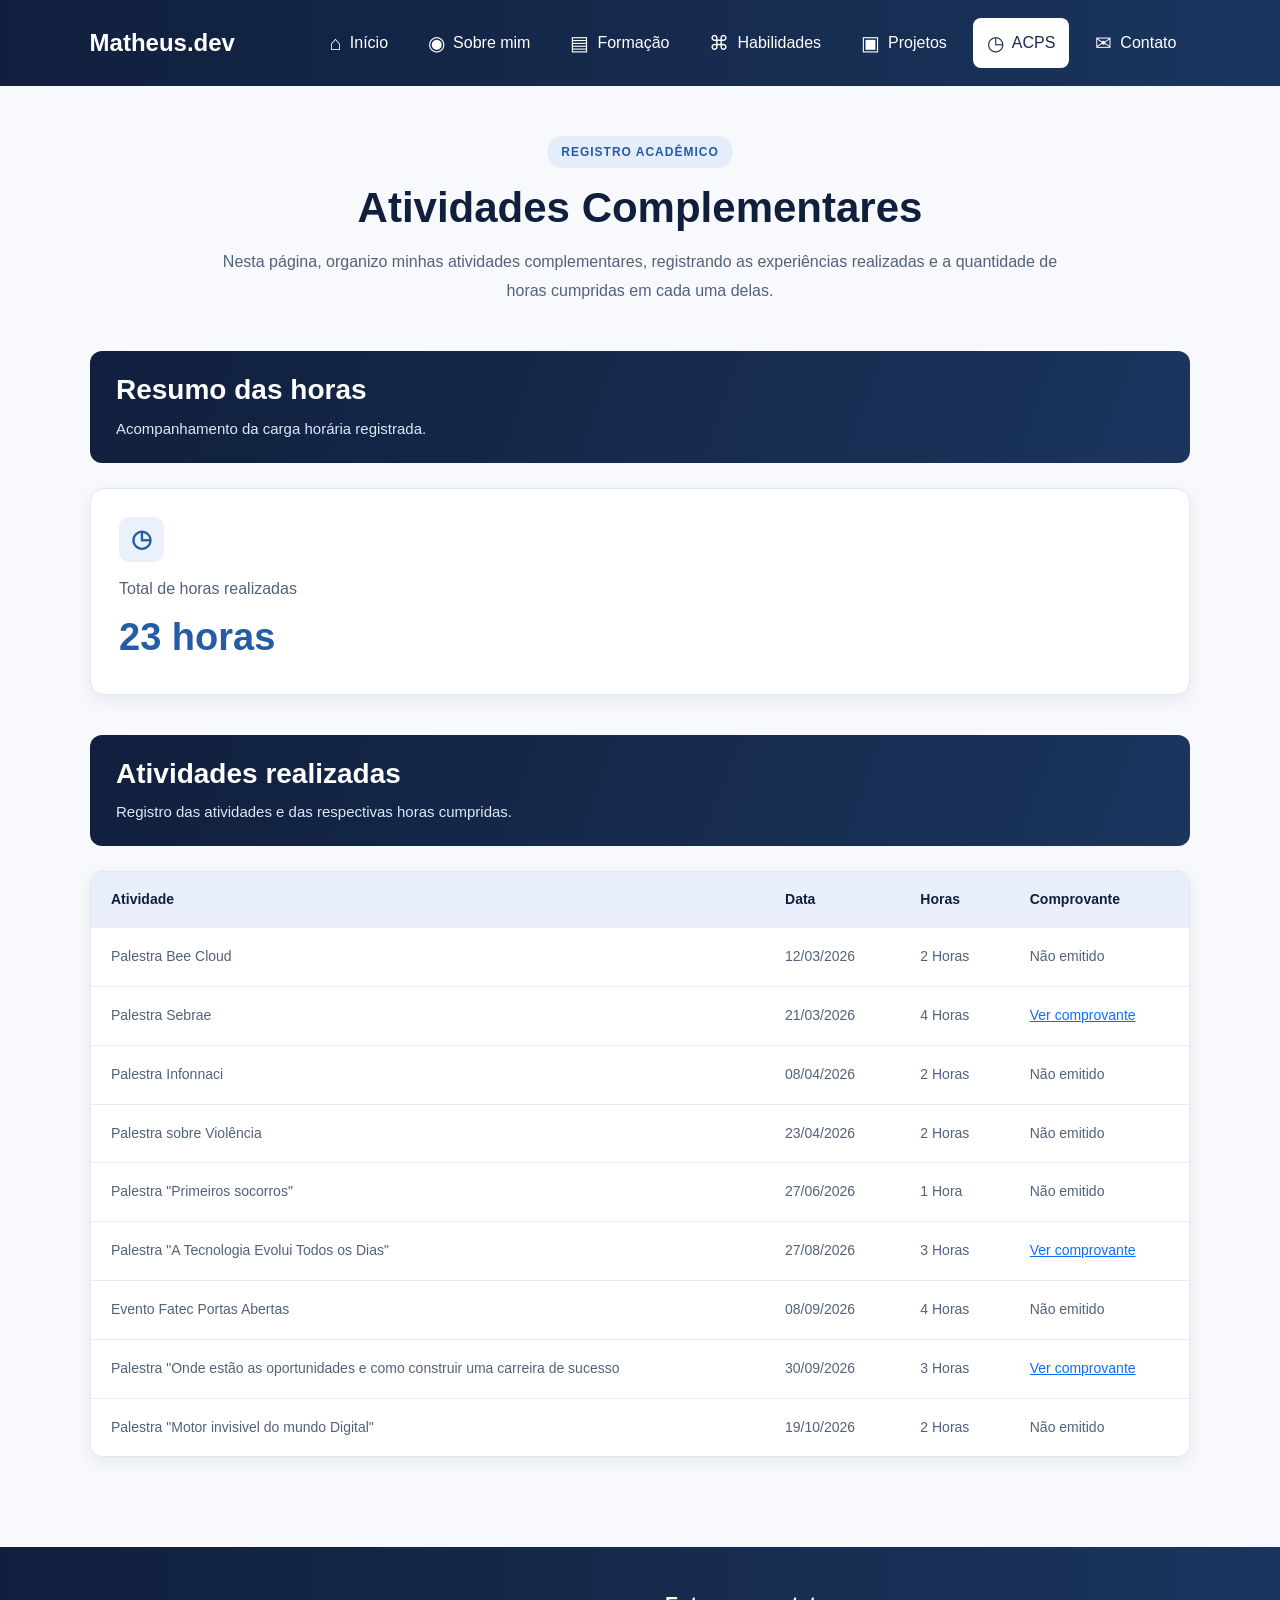
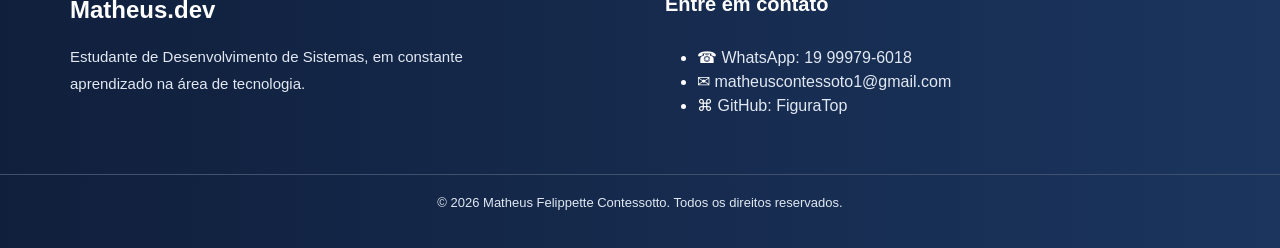
==== acps.html @ 413e49c0 "Add files via upload" ====
<!DOCTYPE html>
<html lang="pt-br">

<head>
    <meta charset="UTF-8">
    <meta name="viewport" content="width=device-width, initial-scale=1.0">

    <meta name="description" content="Registro de atividades complementares e horas realizadas por Matheus.">

    <title>Matheus | ACPS</title>

    <link href="https://cdn.jsdelivr.net/npm/bootstrap@5.3.8/dist/css/bootstrap.min.css" rel="stylesheet">

    <link rel="stylesheet" href="style.css">
</head>

<body>

    <a href="#conteudo-principal" class="skip-link">
        Pular para o conteúdo
    </a>

    <nav class="navbar" aria-label="Navegação principal">
        <a href="index.html#inicio" class="navbar-logo">Matheus.dev</a>

        <button class="menu-toggle" id="menu-toggle" type="button" aria-label="Abrir menu"
            aria-controls="menu-principal" aria-expanded="false">
            ☰
        </button>

        <div class="navbar-links" id="menu-principal">
            <a href="index.html#inicio" class="navbar-link">
                <span aria-hidden="true">⌂</span>
                <span class="link-text">Início</span>
            </a>

            <a href="index.html#sobre-mim" class="navbar-link">
                <span aria-hidden="true">◉</span>
                <span class="link-text">Sobre mim</span>
            </a>

            <a href="formacao.html" class="navbar-link">
                <span aria-hidden="true">▤</span>
                <span class="link-text">Formação</span>
            </a>

            <a href="habilidades.html" class="navbar-link">
                <span aria-hidden="true">⌘</span>
                <span class="link-text">Habilidades</span>
            </a>

            <a href="projetos.html" class="navbar-link">
                <span aria-hidden="true">▣</span>
                <span class="link-text">Projetos</span>
            </a>

            <a href="acps.html" class="navbar-link" aria-current="page">
                <span aria-hidden="true">◷</span>
                <span class="link-text">ACPS</span>
            </a>

            <a href="index.html#contato" class="navbar-link">
                <span aria-hidden="true">✉</span>
                <span class="link-text">Contato</span>
            </a>
        </div>
    </nav>

    <main id="conteudo-principal" class="pagina-acps">

        <header class="acps-intro">
            <span class="acps-etiqueta">REGISTRO ACADÊMICO</span>

            <h1>Atividades Complementares</h1>

            <p>
                Nesta página, organizo minhas atividades complementares,
                registrando as experiências realizadas e a quantidade
                de horas cumpridas em cada uma delas.
            </p>
        </header>

        <section class="acps-resumo" aria-labelledby="titulo-resumo">
            <div class="acps-titulo-secao">
                <h2 id="titulo-resumo">Resumo das horas</h2>
                <p>Acompanhamento da carga horária registrada.</p>
            </div>

            <div class="acps-cartao-total">
                <span class="acps-icone" aria-hidden="true">◷</span>
                <p>Total de horas realizadas</p>
                <strong>23 horas</strong>
            </div>
        </section>

        <section class="acps-atividades" aria-labelledby="titulo-atividades">
            <div class="acps-titulo-secao">
                <h2 id="titulo-atividades">Atividades realizadas</h2>
                <p>Registro das atividades e das respectivas horas cumpridas.</p>
            </div>

            <div class="acps-tabela-container">
                <table class="acps-tabela">
                    <thead>
                        <tr>
                            <th scope="col">Atividade</th>
                            <th scope="col">Data</th>
                            <th scope="col">Horas</th>
                            <th scope="col">Comprovante</th>
                        </tr>
                    </thead>

                    <tbody>
                        <tr>
                            <td>Palestra Bee Cloud</td>
                            <td>12/03/2026</td>
                            <td>2 Horas</td>
                            <td>Não emitido</td>
                        </tr>
                        <tr>
                            <td>Palestra Sebrae</td>
                            <td>21/03/2026</td>
                            <td>4 Horas</td>
                            <td>
                                <a href="images/certificados/Certificado - 38134135.pdf" target="_blank">
                                    Ver comprovante
                                </a>
                            </td>
                        </tr>
                        <tr>
                            <td>Palestra Infonnaci</td>
                            <td>08/04/2026</td>
                            <td>2 Horas</td>
                            <td>Não emitido</td>
                        </tr>
                        <tr>
                            <td>Palestra sobre Violência</td>
                            <td>23/04/2026</td>
                            <td>2 Horas</td>
                            <td>Não emitido</td>
                        </tr>
                        <tr>
                            <td>Palestra "Primeiros socorros"</td>
                            <td>27/06/2026</td>
                            <td>1 Hora</td>
                            <td>Não emitido</td>
                        </tr>
                        <tr>
                            <td>Palestra "A Tecnologia Evolui Todos os Dias"</td>
                            <td>27/08/2026</td>
                            <td>3 Horas</td>
                            <td>
                                <a href="images/certificados/3090e51c-15aa-41f4-a8f3-993b97cb76c6.pdf">
                                    Ver comprovante
                                </a>
                            </td>
                        </tr>
                        <tr>
                            <td>Evento Fatec Portas Abertas</td>
                            <td>08/09/2026</td>
                            <td>4 Horas</td>
                            <td>Não emitido</td>
                        </tr>
                        <tr>
                            <td>Palestra "Onde estão as oportunidades e como construir uma carreira de sucesso</td>
                            <td>30/09/2026</td>
                            <td>3 Horas</td>
                            <td>
                                <a href="images/certificados/2b60a853-e734-4dd3-b3d5-becd45ed2b61.pdf">
                                    Ver comprovante
                                </a>
                            </td>
                        </tr>
                        <tr>
                            <td>Palestra "Motor invisivel do mundo Digital"</td>
                            <td>19/10/2026</td>
                            <td>2 Horas</td>
                            <td>Não emitido</td>
                        </tr>
                    </tbody>
                </table>
            </div>
        </section>


    </main>

    <footer class="rodape" id="contato">
        <div class="container rodape-conteudo">
            <div class="rodape-apresentacao"> <a href="#inicio" class="rodape-logo">Matheus.dev</a>
                <p> Estudante de Desenvolvimento de Sistemas, em constante aprendizado na área de tecnologia. </p>
            </div>
            <div class="rodape-contatos">
                <h2>Entre em contato</h2>
                <ul>
                    <li> <span aria-hidden="true">☎</span> <a href="https://wa.me/5519999796018" target="_blank"
                            rel="noopener noreferrer"> WhatsApp: 19 99979-6018 </a> </li>
                    <li> <span aria-hidden="true">✉</span> <a href="mailto:seuemail@exemplo.com">
                            matheuscontessoto1@gmail.com
                        </a> </li>
                    <li> <span aria-hidden="true">⌘</span> <a href="https://github.com/FiguraTop" target="_blank"
                            rel="noopener noreferrer"> GitHub: FiguraTop </a> </li>

                </ul>
            </div>
        </div>
        <div class="rodape-final">
            <p> © 2026 Matheus Felippette Contessotto. Todos os direitos reservados. </p>
        </div>
    </footer>

    <script src="script.js"></script>
</body>

</html>
---- style.css ----
/* VARIÁVEIS */
:root {
    --azul-escuro: #101f3c;
    --azul-medio: #1b355e;
    --azul: #245ca6;
    --azul-2: #173f78;
    --texto: #172b4d;
    --texto-2: #536174;
    --texto-3: #52627a;
    --claro: #e1e8f2;
    --fundo: #f7f9fc;
    --borda: #e1e7f0;
    --tag-bg: #eaf1fb;
    --sombra: 0 5px 18px rgba(16, 31, 60, .07);
    --sombra-h: 0 12px 28px rgba(16, 31, 60, .13);
    --radius: 12px;
    --t: .3s;
    --grad: linear-gradient(90deg, var(--azul-escuro), var(--azul-medio));
    --grad-135: linear-gradient(135deg, var(--azul-escuro), var(--azul-2));
    --grad-110: linear-gradient(110deg, var(--azul-escuro), var(--azul-medio));
    --grad-120: linear-gradient(120deg, var(--azul-escuro), var(--azul-medio));
}

/* BASE */
* { margin: 0; padding: 0; box-sizing: border-box; }

html {
    scroll-behavior: smooth;
    scroll-padding-top: 90px;
}

body {
    background: #fff;
    color: var(--texto);
    font-family: Arial, sans-serif;
}

a:focus-visible,
button:focus-visible {
    outline: 3px solid #f4b400;
    outline-offset: 4px;
}

/* ACESSIBILIDADE */
.skip-link,
.pular-conteudo {
    position: absolute;
    top: -100px;
    left: 16px;
    z-index: 2000;
    padding: 12px 16px;
    background: #fff;
    color: var(--azul-escuro);
    border: 2px solid var(--azul-escuro);
    border-radius: 6px;
    font-weight: bold;
    text-decoration: none;
}

.skip-link:focus,
.pular-conteudo:focus { top: 16px; }

/*  NAVBAR */
.navbar {
    position: relative;
    z-index: 1000;
    display: flex;
    align-items: center;
    justify-content: space-between;
    gap: 20px;
    width: 100%;
    padding: 18px 7%;
    background: var(--grad);
}

.navbar-logo {
    color: #fff;
    font-size: 24px;
    font-weight: bold;
    text-decoration: none;
}

.navbar-links {
    display: flex;
    align-items: center;
    gap: 12px;
}

.navbar-link {
    display: flex;
    align-items: center;
    gap: 8px;
    padding: 10px 14px;
    border-radius: 8px;
    color: #fff;
    text-decoration: none;
    transition: background-color var(--t), color var(--t);
}

.navbar-link span:first-child { font-size: 20px; }

.navbar-link:hover,
.navbar-link[aria-current="page"] {
    background: #fff;
    color: var(--texto);
}

.menu-toggle {
    display: none;
    padding: 8px 12px;
    background: transparent;
    color: #fff;
    border: 1px solid #fff;
    border-radius: 6px;
    font-size: 24px;
    line-height: 1;
    cursor: pointer;
}

.menu-toggle:hover {
    background: #fff;
    color: var(--azul-escuro);
}

/* COMPONENTES REUTILIZÁVEIS */
/* Etiquetas */
.subtitulo,
.projetos-etiqueta,
.formacao-etiqueta,
.habilidades-etiqueta,
.acps-etiqueta,
.sobre-mim-etiqueta,
.formacao-sobretitulo,
.formacao-categoria {
    margin-bottom: 15px;
    color: var(--azul);
    font-size: 13px;
    font-weight: bold;
    letter-spacing: 1.5px;
}

.sobre-mim-etiqueta,
.formacao-sobretitulo,
.objetivo-formacao .formacao-etiqueta { color: #a9c7f5; }

.habilidades-etiqueta,
.acps-etiqueta {
    display: inline-block;
    padding: 7px 14px;
    border-radius: 20px;
    background: #e5edfa;
    font-size: 12px;
    letter-spacing: 1px;
}

.habilidades-etiqueta { text-transform: uppercase; }

/* Botões */
.botao-projetos,
.botao-detalhes,
.botao-todos-projetos,
.botao-formacao,
.botao-habilidades {
    display: inline-flex;
    align-items: center;
    justify-content: center;
    gap: 10px;
    padding: 13px 20px;
    background: var(--azul);
    color: #fff;
    border-radius: 8px;
    font-weight: bold;
    text-decoration: none;
    transition: background-color var(--t), transform var(--t), color var(--t);
}

.botao-projetos:hover,
.botao-detalhes:hover,
.botao-formacao:hover {
    background: var(--azul-2);
    transform: translateY(-2px);
}

.botao-todos-projetos { background: var(--azul-escuro); }
.botao-todos-projetos:hover { background: var(--azul); transform: translateY(-2px); }

.botao-habilidades { border: 2px solid var(--azul); }
.botao-habilidades:hover { background: #fff; color: var(--azul); }

.botao-formacao-claro { background: #fff; color: var(--azul-2); }
.botao-formacao-claro:hover { background: var(--tag-bg); color: var(--azul-escuro); }

.botao-detalhes { margin-top: auto; padding: 11px 16px; font-size: 14px; }

/* Tags / tecnologias */
.lista-tecnologias,
.formacao-tags {
    display: flex;
    flex-wrap: wrap;
    gap: 8px;
    list-style: none;
}

.lista-tecnologias li,
.formacao-tags li {
    padding: 6px 10px;
    background: var(--tag-bg);
    color: var(--azul-2);
    border: 1px solid #d5e3f7;
    border-radius: 6px;
    font-size: 12px;
    font-weight: bold;
}

.projeto-topico .lista-tecnologias li {
    background: #214d83;
    color: #fff;
    border-color: #4778b5;
    border-radius: 999px;
    padding: 7px 11px;
    font-size: 13px;
}

/* Cards genéricos */
.projeto-card,
.formacao-card,
.curso-card,
.card-habilidade,
.ferramenta-habilidade,
.competencia-habilidade,
.acps-cartao-total {
    min-width: 0;
    background: #fff;
    border: 1px solid var(--borda);
    border-radius: var(--radius);
    box-shadow: var(--sombra);
}

.projeto-card,
.card-habilidade,
.ferramenta-habilidade,
.competencia-habilidade {
    transition: transform var(--t), box-shadow var(--t);
}

.projeto-card:hover {
    transform: translateY(-5px);
    box-shadow: var(--sombra-h);
}

.card-habilidade:hover,
.ferramenta-habilidade:hover,
.competencia-habilidade:hover {
    transform: translateY(-4px);
    box-shadow: 0 10px 25px rgba(16, 31, 60, .1);
}

/* Títulos de seção azul */
.titulo-secao-habilidades,
.acps-titulo-secao {
    display: flex;
    flex-direction: column;
    gap: 10px;
    margin-bottom: 25px;
    padding: 22px 26px;
    border-radius: var(--radius);
    background: var(--grad-110);
    color: #fff;
}

.titulo-secao-habilidades h2,
.acps-titulo-secao h2 {
    margin: 0;
    font-size: clamp(22px, 3vw, 28px);
    font-weight: 700;
}

.titulo-secao-habilidades p,
.acps-titulo-secao p {
    margin: 0;
    color: #dce8f8;
    font-size: 15px;
    line-height: 1.6;
}

/* Caixas de mensagem */
.mensagem-habilidades,
.acps-observacao {
    max-width: 1100px;
    margin: 0 auto 35px;
    padding: 20px 22px;
    border-left: 4px solid var(--azul);
    border-radius: 8px;
    background: #eaf0fb;
    color: var(--texto);
    line-height: 1.7;
}

/* Ícones em caixa */
.icone-secao,
.acps-icone,
.curso-card-icone,
.formacao-item-marcador span {
    display: grid;
    place-items: center;
    background: var(--tag-bg);
    color: var(--azul);
    font-weight: bold;
}

.icone-secao,
.acps-icone {
    width: 44px;
    height: 44px;
    margin-bottom: 15px;
    border-radius: 10px;
    font-size: 22px;
}

.acps-icone { width: 45px; height: 45px; font-size: 24px; }

/* APRESENTAÇÃO */
.apresentacao {
    display: flex;
    align-items: center;
    justify-content: space-between;
    gap: 50px;
    min-height: 85vh;
    padding: 40px 0;
}

.apresentacao-conteudo {
    flex: 1;
    max-width: 750px;
    padding: 50px 0;
}

.apresentacao h1 {
    margin-bottom: 20px;
    font-size: clamp(38px, 5vw, 64px);
    font-weight: bold;
    line-height: 1.15;
}

.apresentacao h1 span {
    display: block;
    color: var(--azul);
}

.apresentacao h2 {
    margin-bottom: 20px;
    color: var(--texto-2);
    font-size: 22px;
}

.descricao {
    max-width: 600px;
    margin-bottom: 30px;
    color: var(--texto-2);
    font-size: 17px;
    line-height: 1.8;
}

.apresentacao-foto {
    display: flex;
    flex: 0 0 300px;
    align-items: center;
    justify-content: center;
}

.foto-perfil {
    display: block;
    width: 280px;
    height: 280px;
    border: 5px solid #fff;
    border-radius: 50%;
    object-fit: cover;
    box-shadow: 0 8px 25px rgba(16, 31, 60, .15);
}

/* SOBRE MIM */
.sobre-mim {
    padding: 75px 0;
    background: var(--grad);
    color: #fff;
}

.sobre-mim-conteudo { max-width: 1000px; }

.sobre-mim h2 {
    margin-bottom: 25px;
    font-size: clamp(28px, 4vw, 40px);
    font-weight: bold;
    line-height: 1.2;
}

.sobre-mim-descricao {
    max-width: 850px;
    color: var(--claro);
    font-size: 17px;
    line-height: 1.9;
}

/* PROJETOS (HOME)*/
.projetos-destaque { padding: 80px 0; }

.projetos-cabecalho {
    max-width: 750px;
    margin: 0 auto 45px;
    text-align: center;
}

.projetos-cabecalho h2 {
    margin-bottom: 16px;
    font-size: clamp(28px, 4vw, 40px);
    font-weight: bold;
    line-height: 1.2;
}

.projetos-introducao {
    color: var(--texto-2);
    font-size: 17px;
    line-height: 1.7;
}

.projetos-grade {
    display: grid;
    grid-template-columns: repeat(3, minmax(0, 1fr));
    gap: 28px;
}

.projeto-card {
    display: flex;
    flex-direction: column;
    overflow: hidden;
}

.projeto-imagem-container {
    width: 100%;
    aspect-ratio: 16 / 10;
    overflow: hidden;
    background: #e8edf5;
}

.projeto-imagem {
    display: block;
    width: 100%;
    height: 100%;
    object-fit: cover;
    transition: transform var(--t);
}

.projeto-card:hover .projeto-imagem { transform: scale(1.04); }

.projeto-conteudo {
    display: flex;
    flex: 1;
    flex-direction: column;
    padding: 24px;
}

.projeto-conteudo h3 {
    margin-bottom: 12px;
    font-size: 21px;
    font-weight: bold;
    line-height: 1.3;
}

.projeto-descricao {
    margin-bottom: 22px;
    color: var(--texto-2);
    font-size: 15px;
    line-height: 1.7;
}

.projeto-tecnologias { width: 100%; margin-bottom: 24px; }
.projeto-tecnologias h4 { margin-bottom: 12px; font-size: 14px; font-weight: bold; }

.projetos-rodape {
    display: flex;
    justify-content: center;
    margin-top: 40px;
}

/* PÁGINA DE PROJETOS */
.pagina-projetos {
    max-width: 1000px;
    padding: 70px 0 45px;
}

.pagina-projetos h1 {
    margin-bottom: 22px;
    font-size: clamp(32px, 4vw, 46px);
    font-weight: bold;
    line-height: 1.2;
}

.lista-projetos { padding: 20px 0 45px; }

.projeto-detalhado {
    padding: 36px;
    background: var(--grad-135);
    border: 1px solid #244a7d;
    border-radius: 14px;
    box-shadow: 0 12px 30px rgba(16, 31, 60, .14);
    color: #fff;
}

.projeto-numero {
    display: inline-block;
    margin-bottom: 14px;
    padding: 7px 13px;
    background: var(--azul);
    color: #eaf3ff;
    border: 1px solid #3d78c4;
    border-radius: 999px;
    font-size: 13px;
    font-weight: bold;
}

.projeto-detalhado-conteudo > h2 {
    margin-bottom: 28px;
    font-size: clamp(25px, 3vw, 32px);
    font-weight: bold;
    line-height: 1.3;
}

.projeto-topico { margin-bottom: 25px; }
.projeto-topico:last-child { margin-bottom: 0; }

.projeto-topico h3 {
    margin-bottom: 10px;
    font-size: 18px;
    font-weight: bold;
}

.projeto-topico p {
    color: var(--claro);
    font-size: 15px;
    line-height: 1.85;
}

.projeto-detalhado-imagem {
    width: 100%;
    max-width: 650px;
    margin: 20px auto 28px;
}

.projeto-detalhado-imagem img {
    display: block;
    width: 100%;
    height: auto;
    aspect-ratio: 16 / 9;
    object-fit: cover;
    border-radius: 10px;
}

.projeto-detalhado-imagem figcaption {
    margin-top: 9px;
    color: var(--claro);
    font-size: 13px;
    line-height: 1.6;
}

.voltar-inicio {
    display: flex;
    justify-content: center;
    padding: 35px 0 55px;
}

/* RODAPÉ */
.rodape {
    background: var(--grad);
    color: #fff;
}

.rodape-conteudo {
    display: flex;
    justify-content: space-between;
    gap: 50px;
    padding: 45px 0 40px;
}

.rodape-apresentacao,
.rodape-contatos {
    flex: 1;
    min-width: 0;
}

.rodape-logo {
    display: inline-block;
    margin-bottom: 15px;
    color: #fff;
    font-size: 24px;
    font-weight: bold;
    text-decoration: none;
}

.rodape-apresentacao p {
    max-width: 400px;
    color: var(--claro);
    font-size: 15px;
    line-height: 1.8;
}

.rodape-contatos {
    display: flex;
    flex-direction: column;
    align-items: flex-start;
    gap: 12px;
}

.rodape-contatos h2 {
    margin-bottom: 18px;
    font-size: 20px;
    font-weight: bold;
}

.rodape-contatos a {
    color: var(--claro);
    text-decoration: none;
    overflow-wrap: anywhere;
}

.rodape-contatos a:hover {
    color: #fff;
    text-decoration: underline;
}

.rodape-final {
    padding: 18px 20px;
    border-top: 1px solid #40516d;
    text-align: center;
}

.rodape-final p {
    color: var(--claro);
    font-size: 13px;
    line-height: 1.6;
}

/* FORMAÇÃO */
.formacao-hero {
    position: relative;
    display: flex;
    align-items: center;
    min-height: 430px;
    padding: 80px 7%;
    background: var(--grad-120);
    color: #fff;
}

.formacao-hero-conteudo { max-width: 760px; }

.formacao-hero h1 {
    margin-bottom: 22px;
    font-size: clamp(36px, 5vw, 60px);
    font-weight: bold;
    line-height: 1.15;
}

.formacao-hero h1 span {
    display: block;
    color: #8dbaff;
}

.formacao-hero-texto {
    max-width: 650px;
    margin-bottom: 28px;
    color: var(--claro);
    font-size: 17px;
    line-height: 1.8;
}

.formacao-hero-detalhe {
    position: absolute;
    right: 7%;
    bottom: 30px;
    display: flex;
    align-items: center;
    gap: 10px;
    color: var(--claro);
    font-size: 12px;
}

.detalhe-linha {
    width: 35px;
    height: 1px;
    background: #8dbaff;
}

.detalhe-ponto {
    width: 7px;
    height: 7px;
    border-radius: 50%;
    background: #8dbaff;
}

.formacao-secao,
.cursos-secao { padding: 75px 7%; }

.formacao-secao { background: #fff; }
.cursos-secao { background: var(--fundo); }

.formacao-cabecalho {
    max-width: 760px;
    margin: 0 auto 40px;
    text-align: center;
}

.formacao-cabecalho h2 {
    margin-bottom: 15px;
    font-size: clamp(28px, 4vw, 40px);
    font-weight: bold;
}

.formacao-cabecalho p {
    color: var(--texto-2);
    font-size: 16px;
    line-height: 1.8;
}

.formacao-lista {
    display: flex;
    flex-direction: column;
    gap: 24px;
    max-width: 950px;
    margin: 0 auto;
}

.formacao-item {
    display: grid;
    grid-template-columns: 45px minmax(0, 1fr);
    gap: 20px;
}

.formacao-item-marcador {
    display: flex;
    justify-content: center;
    padding-top: 25px;
}

.formacao-item-marcador span {
    width: 40px;
    height: 40px;
    border-radius: 50%;
}

.formacao-card,
.curso-card { padding: 30px; }

.formacao-item-destaque .formacao-card { border-color: #b9d1f1; }

.formacao-card-topo {
    display: flex;
    align-items: center;
    justify-content: space-between;
    flex-wrap: wrap;
    gap: 12px;
    margin-bottom: 18px;
}

.formacao-status {
    display: inline-flex;
    align-items: center;
    gap: 7px;
    padding: 6px 10px;
    border-radius: 20px;
    font-size: 12px;
    font-weight: bold;
}

.status-andamento { background: #fff4d6; color: #785400; }
.status-concluido { background: #e4f6ec; color: #17683c; }

.formacao-card h3,
.curso-card h3 {
    margin-bottom: 10px;
    font-size: 23px;
    font-weight: bold;
}

.formacao-instituicao {
    margin-bottom: 16px;
    color: var(--azul);
    font-weight: bold;
}

.formacao-descricao {
    margin-bottom: 20px;
    color: var(--texto-2);
    font-size: 15px;
    line-height: 1.8;
}

.formacao-conhecimentos h4,
.curso-card h4 {
    margin-bottom: 12px;
    font-size: 14px;
    font-weight: bold;
}

.curso-card {
    display: grid;
    grid-template-columns: 55px minmax(0, 1fr);
    gap: 22px;
    max-width: 950px;
    margin: 0 auto;
}

.curso-card-icone {
    width: 55px;
    height: 55px;
    border-radius: 10px;
    font-size: 25px;
}

.objetivo-formacao {
    padding: 75px 7%;
    background: var(--grad-120);
    color: #fff;
}

.objetivo-formacao-conteudo {
    max-width: 950px;
    margin: 0 auto;
}

.objetivo-formacao h2 {
    margin-bottom: 20px;
    font-size: clamp(28px, 4vw, 42px);
    font-weight: bold;
}

.objetivo-formacao p {
    max-width: 760px;
    margin-bottom: 28px;
    color: var(--claro);
    font-size: 16px;
    line-height: 1.85;
}

.formacao-voltar {
    padding: 35px 20px 45px;
    text-align: center;
}

.formacao-voltar p { color: var(--texto-2); }

.formacao-voltar a {
    color: var(--azul);
    font-weight: bold;
    text-decoration: none;
}

.formacao-voltar a:hover { text-decoration: underline; }

/* HABILIDADES */
.pagina-habilidades {
    padding: 50px 7%;
    background: var(--fundo);
    min-height: 70vh;
}

.habilidades-intro {
    max-width: 850px;
    margin: 0 auto 45px;
    text-align: center;
}

.habilidades-intro h1,
.acps-intro h1 {
    margin-bottom: 15px;
    color: var(--azul-escuro);
    font-size: clamp(30px, 4vw, 42px);
    font-weight: 800;
}

.habilidades-intro p,
.acps-intro p {
    margin: 0;
    color: var(--texto-3);
    font-size: 16px;
    line-height: 1.8;
}

.secao-habilidades {
    max-width: 1100px;
    margin: 0 auto 45px;
}

.grade-habilidades,
.grade-ferramentas,
.grade-competencias {
    display: grid;
    grid-template-columns: repeat(3, minmax(0, 1fr));
    gap: 22px;
}

.card-habilidade,
.ferramenta-habilidade,
.competencia-habilidade {
    padding: 25px;
    border-radius: 14px;
}

.card-habilidade h3,
.ferramenta-habilidade h3,
.competencia-habilidade h3 {
    margin-bottom: 12px;
    color: var(--azul-escuro);
    font-size: 19px;
    font-weight: 700;
}

.card-habilidade p,
.ferramenta-habilidade p,
.competencia-habilidade p {
    margin: 0;
    color: var(--texto-3);
    font-size: 14px;
    line-height: 1.7;
}

.numero-habilidade {
    display: inline-block;
    margin-bottom: 12px;
    color: var(--azul);
    font-size: 13px;
    font-weight: 800;
}

/* ACPS */
.pagina-acps {
    min-height: 70vh;
    padding: 50px 7%;
    background: var(--fundo);
}

.acps-intro {
    max-width: 850px;
    margin: 0 auto 45px;
    text-align: center;
}

.acps-resumo,
.acps-atividades {
    max-width: 1100px;
    margin: 0 auto 40px;
}

.acps-cartao-total {
    display: flex;
    flex-direction: column;
    align-items: flex-start;
    padding: 28px;
    border-radius: 14px;
}

.acps-cartao-total p {
    margin-bottom: 8px;
    color: var(--texto-3);
}

.acps-cartao-total strong {
    color: var(--azul);
    font-size: clamp(30px, 4vw, 38px);
    font-weight: 800;
}

.acps-cartao-total small {
    margin-top: 8px;
    color: #64748b;
    line-height: 1.6;
}

.acps-tabela-container {
    overflow-x: auto;
    border: 1px solid var(--borda);
    border-radius: var(--radius);
    background: #fff;
    box-shadow: var(--sombra);
}

.acps-tabela {
    width: 100%;
    border-collapse: collapse;
}

.acps-tabela th,
.acps-tabela td {
    padding: 17px 20px;
    border-bottom: 1px solid #e8edf5;
    text-align: left;
    vertical-align: middle;
}

.acps-tabela th {
    background: #eaf0fb;
    color: var(--azul-escuro);
    font-size: 14px;
    font-weight: 700;
}

.acps-tabela td {
    color: var(--texto-3);
    font-size: 14px;
    line-height: 1.7;
}

.acps-tabela tbody tr:last-child td { border-bottom: none; }

.acps-vazio {
    padding: 35px 20px !important;
    color: #64748b !important;
    text-align: center !important;
}

/* RESPONSIVO */
@media (max-width: 992px) {
    .projetos-grade {
        grid-template-columns: repeat(2, minmax(0, 1fr));
        gap: 22px;
    }
}

@media (max-width: 900px) {
    .grade-habilidades,
    .grade-ferramentas,
    .grade-competencias {
        grid-template-columns: repeat(2, minmax(0, 1fr));
    }
}

@media (max-width: 768px) {
    .navbar { flex-wrap: wrap; padding: 15px 18px; }
    .navbar-logo { font-size: 1.4rem; }
    .menu-toggle { display: block; margin-left: auto; }

    .navbar-links {
        display: none;
        position: absolute;
        top: 100%;
        left: 0;
        right: 0;
        z-index: 1000;
        flex-direction: column;
        gap: 0;
        width: 100%;
        padding: 10px 18px;
        background: var(--azul-escuro);
        border-top: 1px solid #40516d;
    }

    .navbar-links.menu-aberto { display: flex; }
    .navbar-link { width: 100%; padding: 14px 8px; }

    .apresentacao {
        min-height: auto;
        flex-direction: column-reverse;
        gap: 25px;
        padding: 45px 22px 60px;
    }

    .apresentacao-conteudo { width: 100%; padding: 0; }
    .apresentacao-foto { flex: none; }
    .foto-perfil { width: 180px; height: 180px; }
    .apresentacao h1 { font-size: clamp(2rem, 8vw, 2.7rem); }
    .apresentacao h2 { font-size: 1.2rem; }
    .descricao { font-size: 1rem; line-height: 1.6; }

    .sobre-mim { padding: 55px 0; }
    .sobre-mim-conteudo { padding: 0 22px; }
    .sobre-mim-descricao { font-size: 1rem; }

    .projetos-destaque { padding: 60px 0; }
    .projetos-cabecalho { margin-bottom: 32px; padding: 0 8px; }
    .projetos-grade {
        grid-template-columns: 1fr;
        gap: 24px;
        max-width: 480px;
        margin: 0 auto;
    }
    .projeto-conteudo { padding: 22px; }

    .pagina-projetos { padding: 45px 22px 25px; }
    .projeto-detalhado { padding: 24px 20px; }

    .rodape-conteudo {
        flex-direction: column;
        gap: 30px;
        padding: 35px 0 30px;
    }

    .formacao-hero {
        min-height: auto;
        padding: 60px 22px 85px;
    }

    .formacao-secao,
    .cursos-secao { padding: 55px 22px; }

    .formacao-item {
        grid-template-columns: 35px minmax(0, 1fr);
        gap: 12px;
    }

    .formacao-item-marcador span {
        width: 32px;
        height: 32px;
        font-size: 11px;
    }

    .formacao-card,
    .curso-card { padding: 22px; }

    .curso-card {
        grid-template-columns: 1fr;
        gap: 15px;
    }

    .objetivo-formacao { padding: 55px 22px; }
}

@media (max-width: 600px) {
    .pagina-habilidades,
    .pagina-acps { padding: 35px 5%; }

    .grade-habilidades,
    .grade-ferramentas,
    .grade-competencias {
        grid-template-columns: 1fr;
        gap: 16px;
    }

    .titulo-secao-habilidades,
    .acps-titulo-secao { padding: 20px; }

    .card-habilidade,
    .ferramenta-habilidade,
    .competencia-habilidade,
    .acps-cartao-total { padding: 21px; }

    .acps-tabela th,
    .acps-tabela td { padding: 14px; }
}

@media (max-width: 480px) {
    .formacao-hero { padding: 45px 18px 85px; }
    .formacao-hero h1 { font-size: 34px; }
    .formacao-hero-detalhe { right: 18px; font-size: 10px; }

    .formacao-secao,
    .cursos-secao { padding: 45px 18px; }

    .formacao-item {
        grid-template-columns: 1fr;
        gap: 8px;
    }

    .formacao-item-marcador {
        justify-content: flex-start;
        padding-top: 0;
    }

    .formacao-card,
    .curso-card { padding: 18px; }

    .formacao-card-topo {
        flex-direction: column;
        align-items: flex-start;
    }

    .objetivo-formacao { padding: 45px 18px; }
}

@media (max-width: 380px) {
    .navbar { padding: 12px; }
    .navbar-logo { font-size: 1.2rem; }
    .menu-toggle { padding: 7px 10px; font-size: 1.3rem; }

    .apresentacao { padding: 35px 18px 45px; }
    .foto-perfil { width: 150px; height: 150px; }

    .sobre-mim { padding: 45px 0; }
    .sobre-mim-conteudo { padding: 0 18px; }

    .projetos-destaque { padding: 45px 0; }
    .projeto-conteudo { padding: 18px; }

    .pagina-projetos { padding: 35px 18px 20px; }
    .projeto-detalhado { padding: 22px 16px; }

    .projeto-topico p { font-size: 14px; }
    .projeto-topico .lista-tecnologias li {
        padding: 6px 9px;
        font-size: 12px;
    }
}

/* Movimento reduzido */
@media (prefers-reduced-motion: reduce) {
    html { scroll-behavior: auto; }

    *,
    *::before,
    *::after {
        scroll-behavior: auto !important;
        transition-duration: .01ms !important;
        animation-duration: .01ms !important;
        animation-iteration-count: 1 !important;
    }

    .projeto-card:hover,
    .card-habilidade:hover,
    .ferramenta-habilidade:hover,
    .competencia-habilidade:hover {
        transform: none;
    }
}
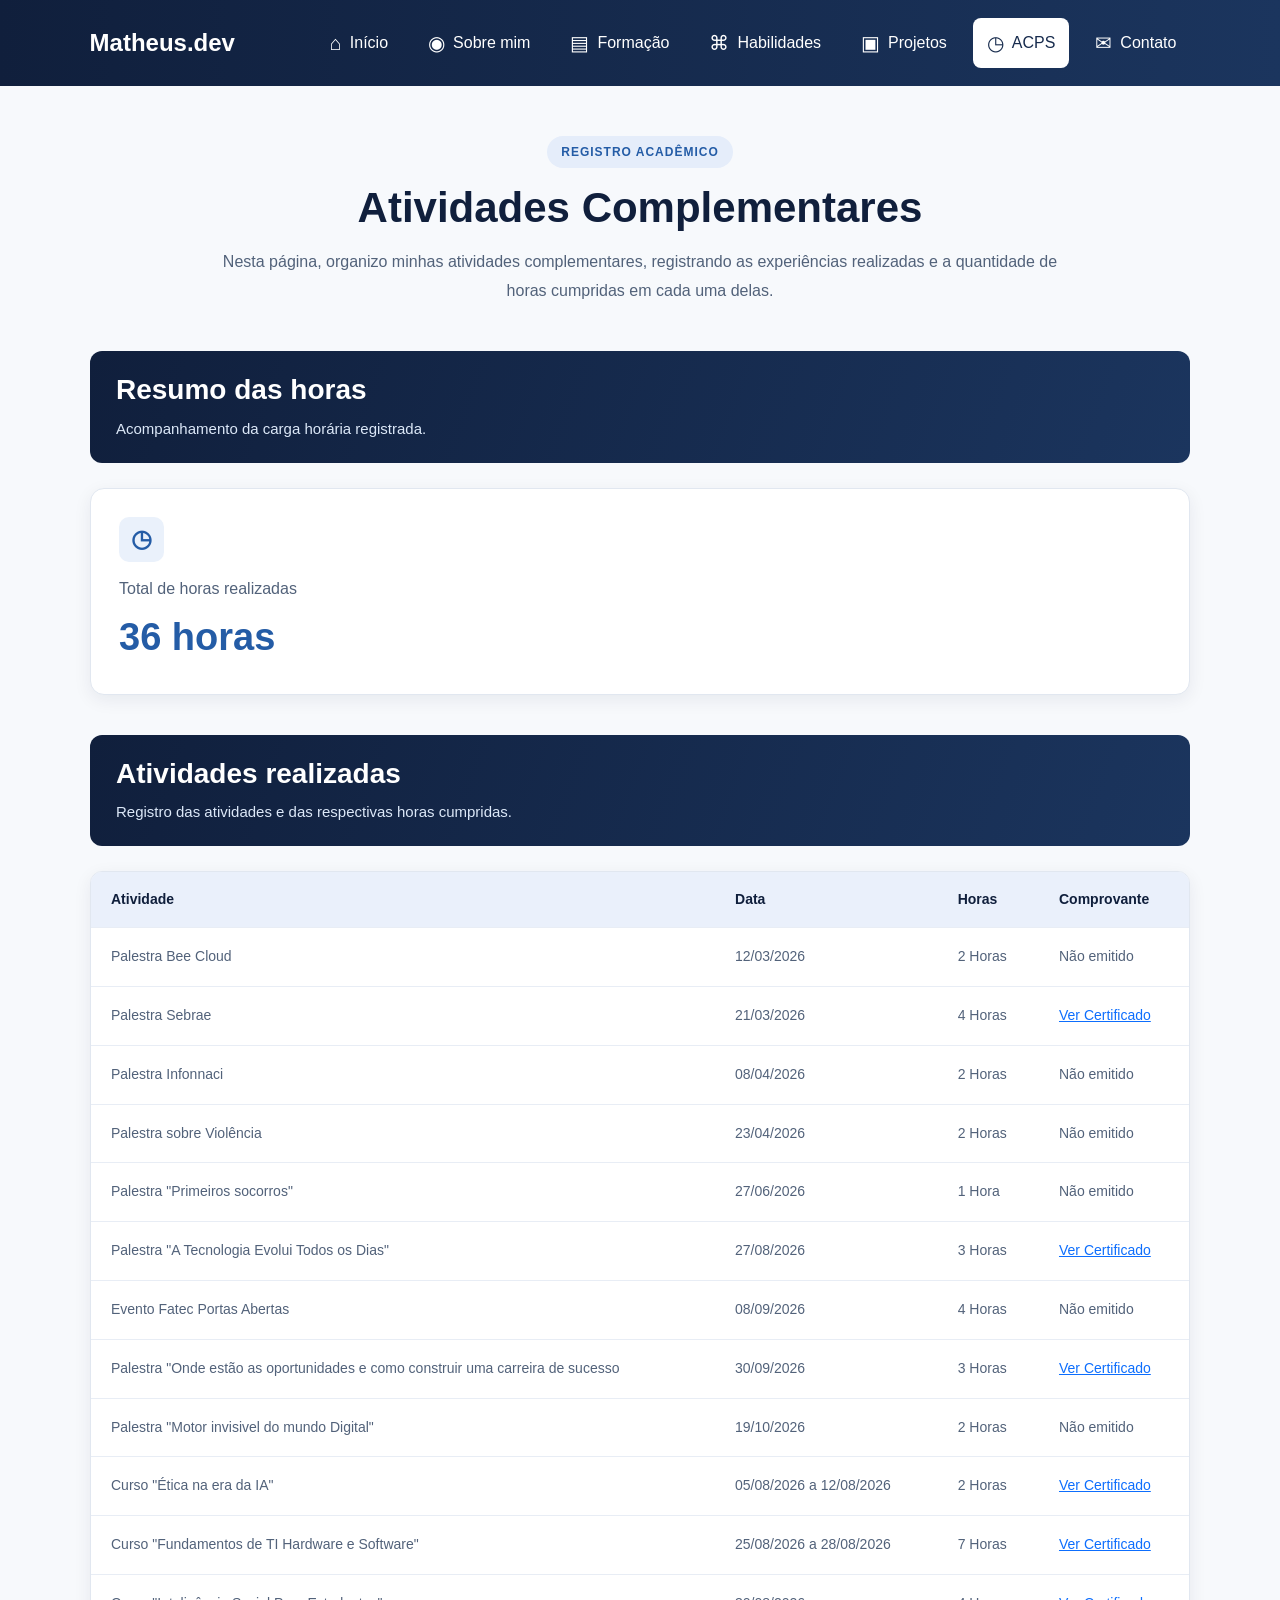
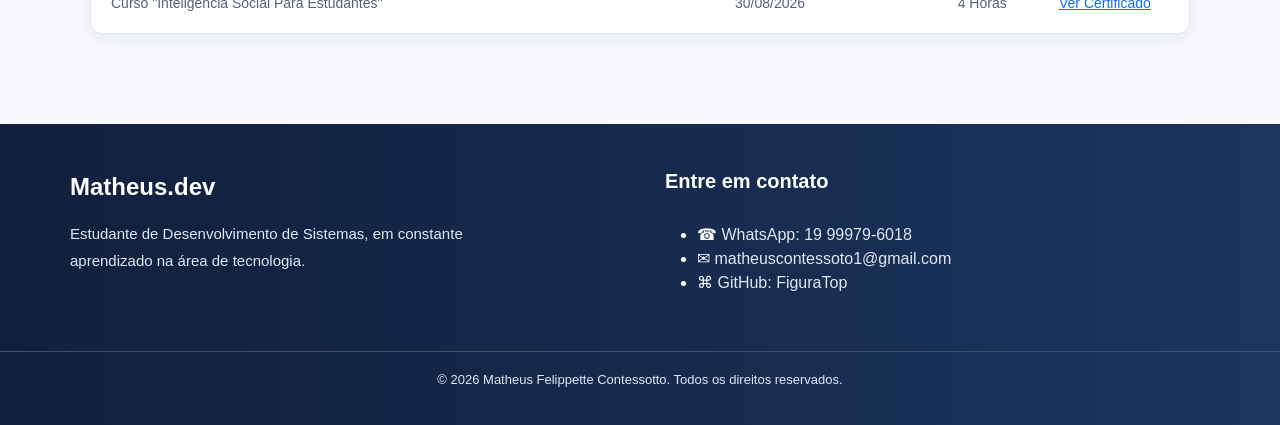
==== commit f5bbdb97: "Add files via upload" ====
--- a/acps.html
+++ b/acps.html
@@ -89,7 +89,7 @@
             <div class="acps-cartao-total">
                 <span class="acps-icone" aria-hidden="true">◷</span>
                 <p>Total de horas realizadas</p>
-                <strong>23 horas</strong>
+                <strong>36 horas</strong>
             </div>
         </section>
 
@@ -123,7 +123,7 @@
                             <td>4 Horas</td>
                             <td>
                                 <a href="images/certificados/Certificado - 38134135.pdf" target="_blank">
-                                    Ver comprovante
+                                    Ver Certificado
                                 </a>
                             </td>
                         </tr>
@@ -151,7 +151,7 @@
                             <td>3 Horas</td>
                             <td>
                                 <a href="images/certificados/3090e51c-15aa-41f4-a8f3-993b97cb76c6.pdf">
-                                    Ver comprovante
+                                    Ver Certificado
                                 </a>
                             </td>
                         </tr>
@@ -167,7 +167,7 @@
                             <td>3 Horas</td>
                             <td>
                                 <a href="images/certificados/2b60a853-e734-4dd3-b3d5-becd45ed2b61.pdf">
-                                    Ver comprovante
+                                    Ver Certificado
                                 </a>
                             </td>
                         </tr>
@@ -176,6 +176,35 @@
                             <td>19/10/2026</td>
                             <td>2 Horas</td>
                             <td>Não emitido</td>
+                        </tr>
+                        <tr>
+                            <td>Curso "Ética na era da IA"</td>
+                            <td>05/08/2026 a 12/08/2026</td>
+                            <td>2 Horas</td>
+                            <td>
+                                <a href="images/certificados/Ética na era da IA.png">
+                                    Ver Certificado
+                                </a>
+                            </td>
+                        </tr>
+                        <tr>
+                            <td>Curso "Fundamentos de TI Hardware e Software"</td>
+                            <td>25/08/2026 a 28/08/2026</td>
+                            <td>7 Horas</td>
+                            <td><a href="images/certificados/Fundamentos de TI.png">
+                                Ver Certificado
+                            </a>
+                        </td>
+                        </tr>
+                        <tr>
+                            <td>Curso "Inteligência Social Para Estudantes"</td>
+                            <td>30/08/2026</td>
+                            <td>4 Horas</td>
+                            <td>
+                                <a href="images/certificados/Inteligência artificial para estudantes certiificado.png">
+                                    Ver Certificado
+                                </a>
+                            </td>
                         </tr>
                     </tbody>
                 </table>
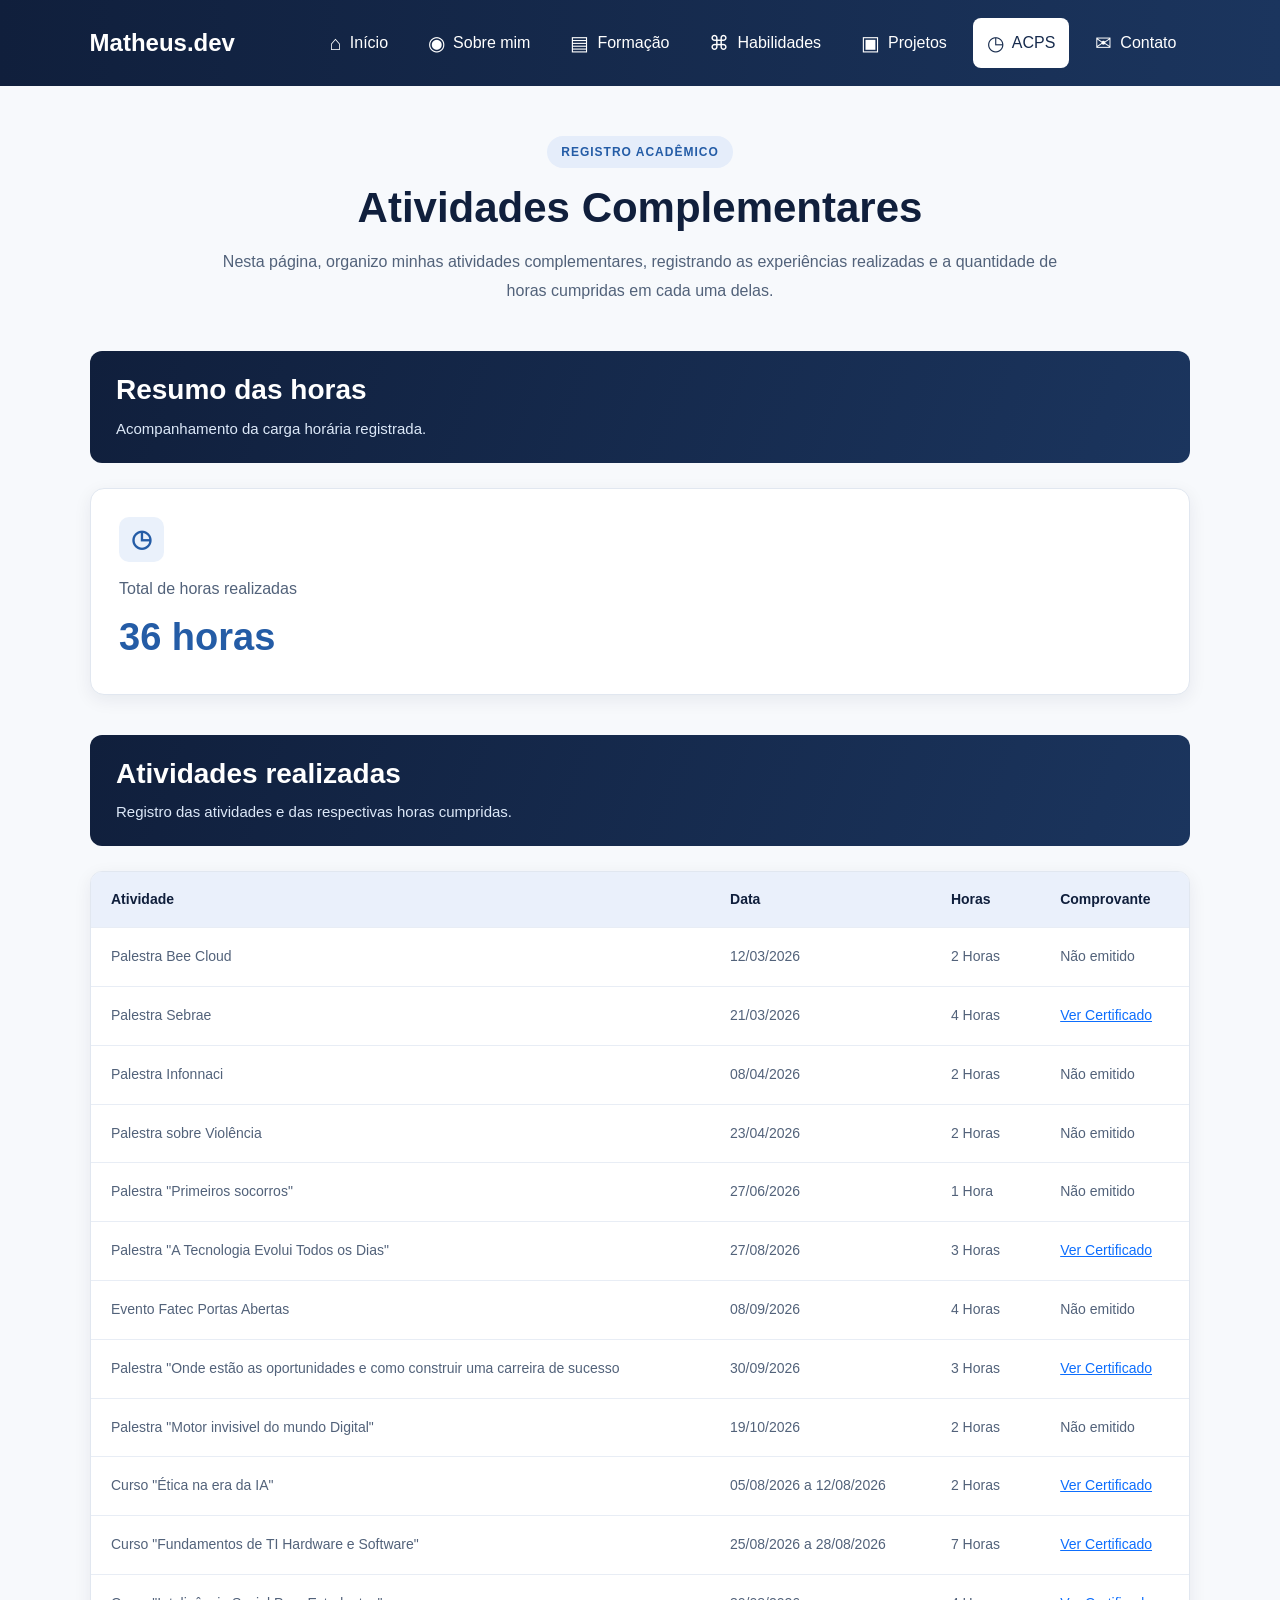
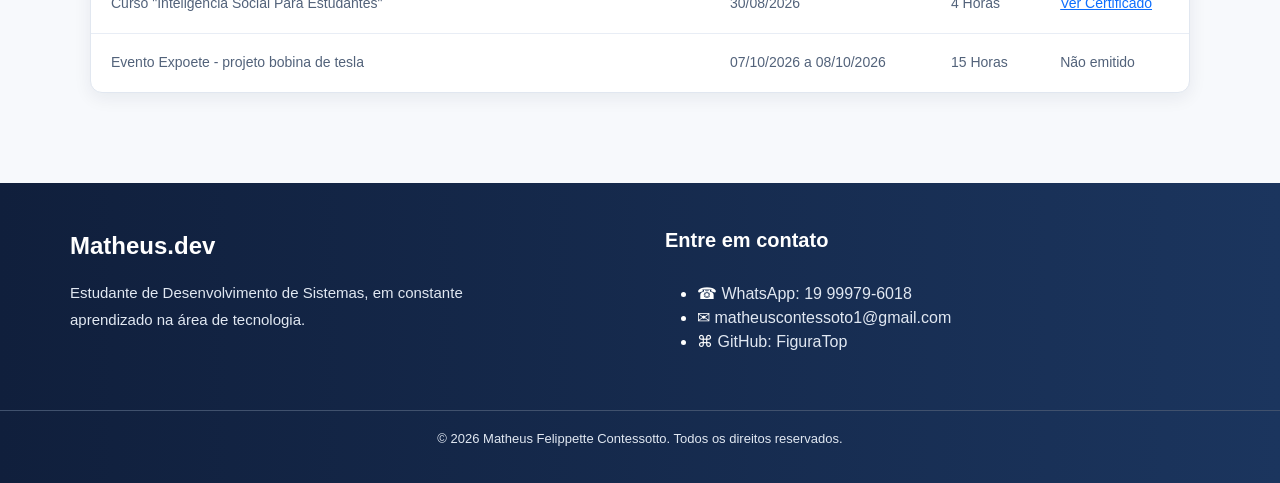
==== commit 43aa1d02: "Update acps.html" ====
--- a/acps.html
+++ b/acps.html
@@ -205,6 +205,12 @@
                                     Ver Certificado
                                 </a>
                             </td>
+                        </tr>
+                        <tr>
+                            <td>Evento Expoete - projeto bobina de tesla</td>
+                            <td>07/10/2026 a 08/10/2026</td>
+                            <td>15 Horas</td>
+                            <td>Não emitido</td>
                         </tr>
                     </tbody>
                 </table>
@@ -241,4 +247,4 @@
     <script src="script.js"></script>
 </body>
 
-</html>+</html>
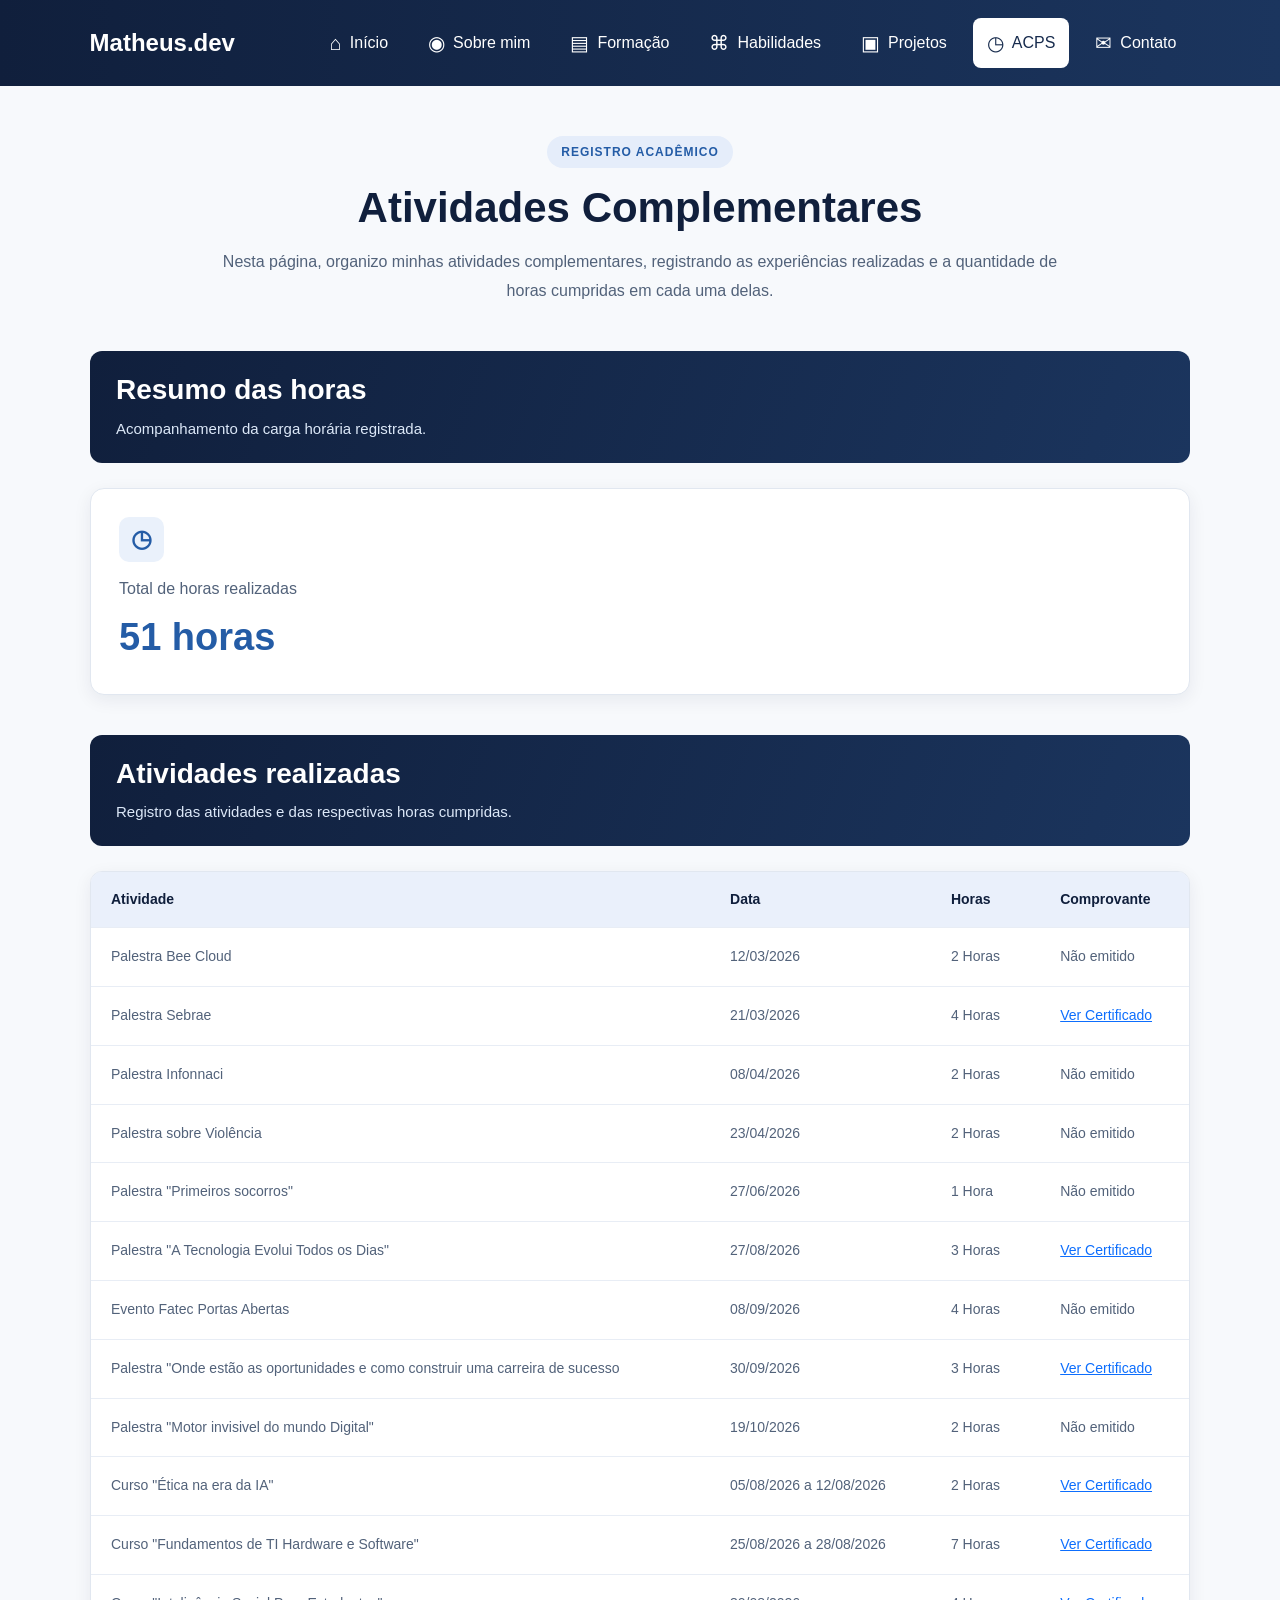
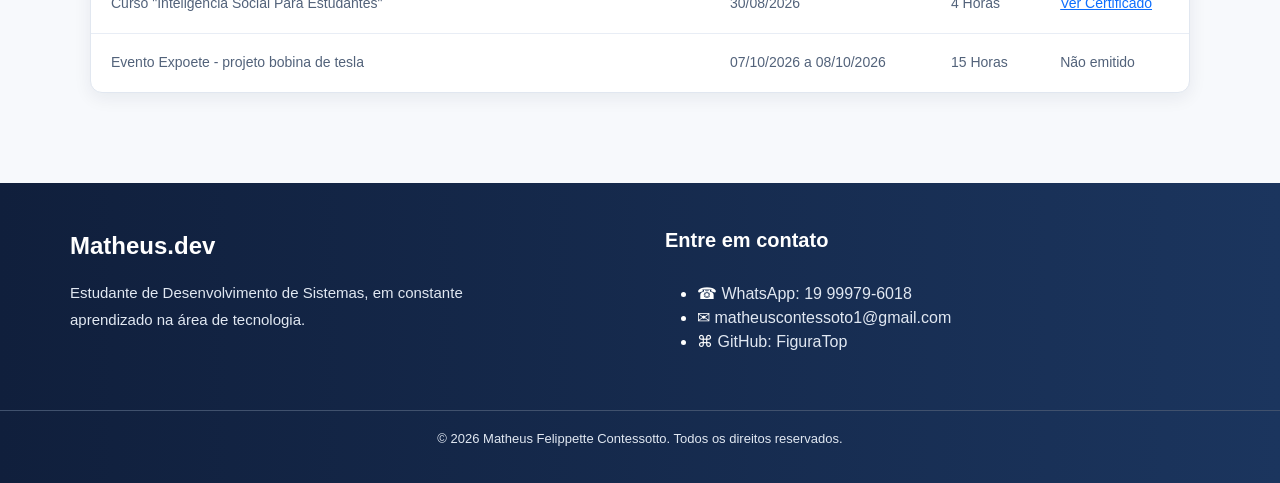
==== commit 5ee453c1: "Update acps.html" ====
--- a/acps.html
+++ b/acps.html
@@ -89,7 +89,7 @@
             <div class="acps-cartao-total">
                 <span class="acps-icone" aria-hidden="true">◷</span>
                 <p>Total de horas realizadas</p>
-                <strong>36 horas</strong>
+                <strong>51 horas</strong>
             </div>
         </section>
 
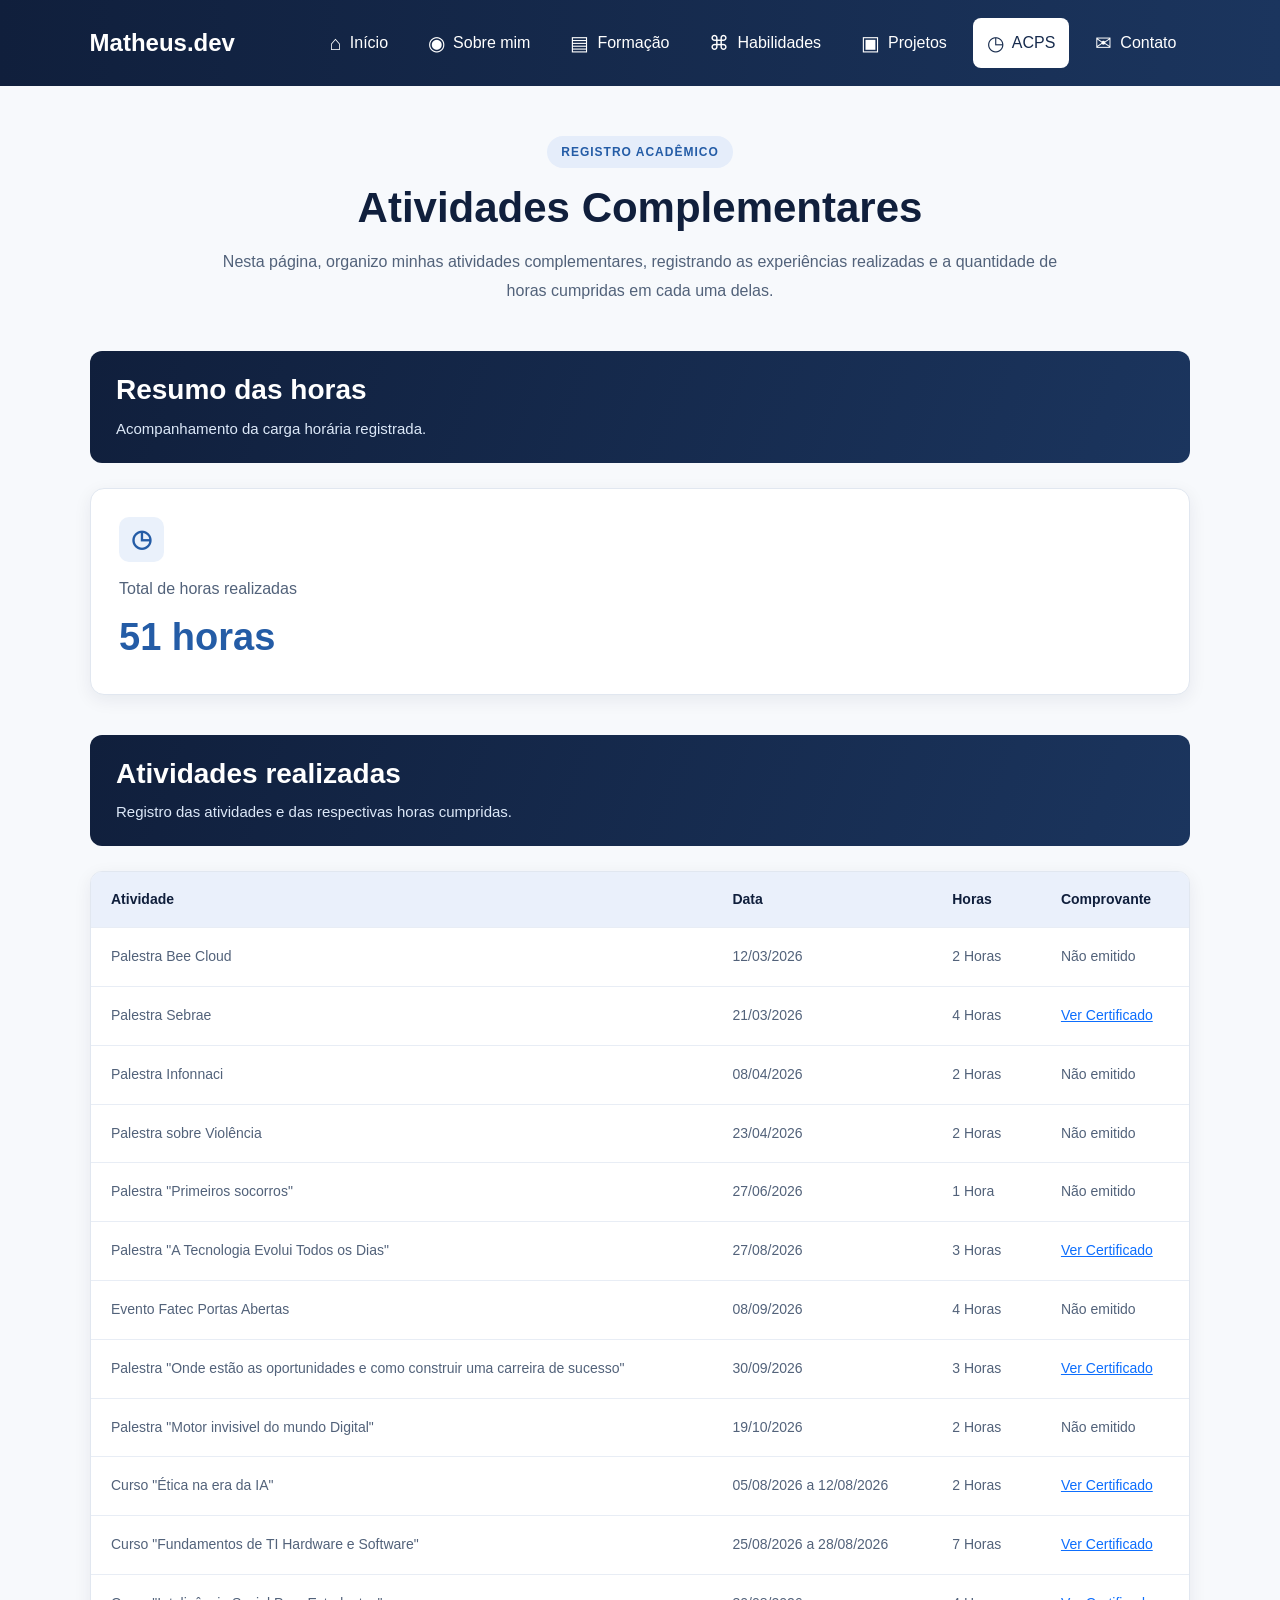
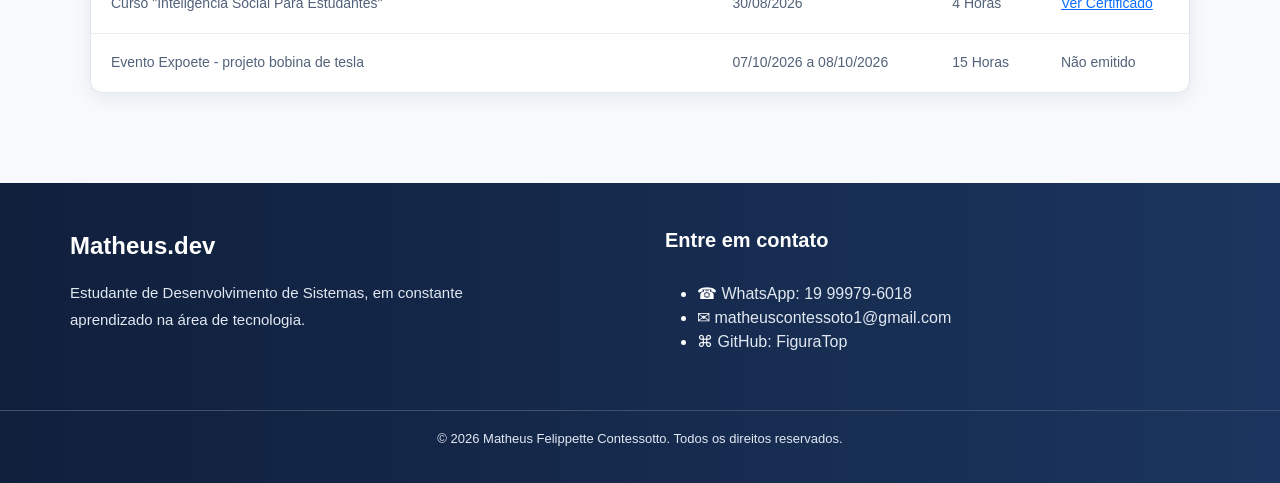
==== commit 8f48aaa4: "Update acps.html" ====
--- a/acps.html
+++ b/acps.html
@@ -162,7 +162,7 @@
                             <td>Não emitido</td>
                         </tr>
                         <tr>
-                            <td>Palestra "Onde estão as oportunidades e como construir uma carreira de sucesso</td>
+                            <td>Palestra "Onde estão as oportunidades e como construir uma carreira de sucesso"</td>
                             <td>30/09/2026</td>
                             <td>3 Horas</td>
                             <td>
